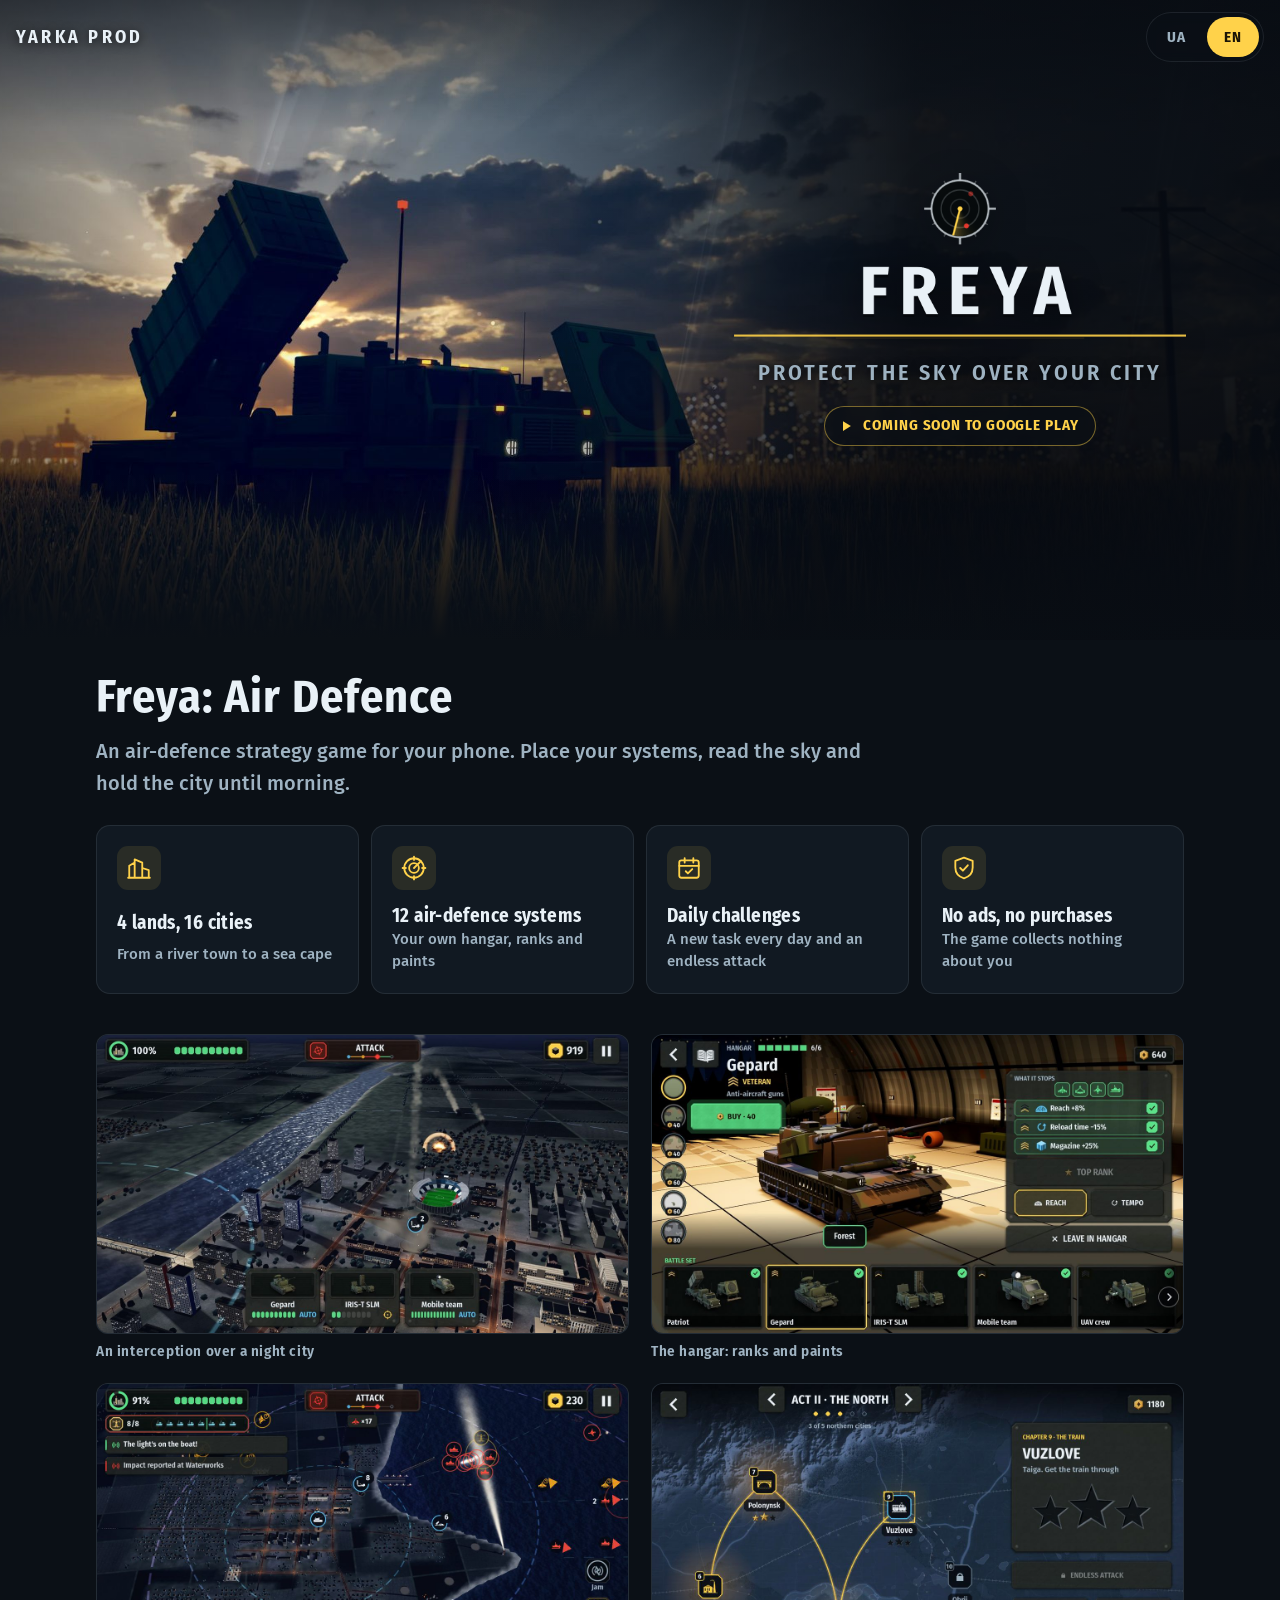
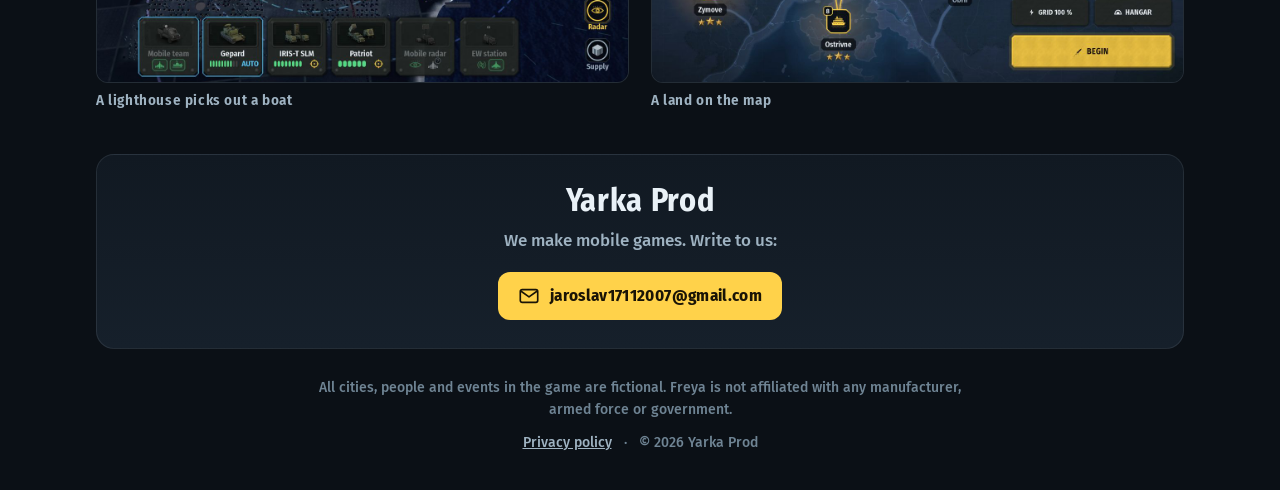
==== index.html @ 25416fdd "The Yarka Prod website: Freya and its privacy policy One page in Ukrainian and English (the browser'" ====
<!doctype html>
<html lang="uk" data-lang="uk">
<head>
<meta charset="utf-8">
<meta name="viewport" content="width=device-width, initial-scale=1">
<title>Yarka Prod — Freya: Air Defence</title>
<meta name="description" content="Yarka Prod makes mobile games. Freya: Air Defence is an air-defence strategy game for Android: place your systems, read the sky and hold the city until morning.">
<meta name="theme-color" content="#0b1016">
<link rel="icon" href="img/icon-32.png" sizes="32x32" type="image/png">
<link rel="icon" href="img/icon-192.png" sizes="192x192" type="image/png">
<link rel="apple-touch-icon" href="img/icon-180.png">
<meta property="og:type" content="website">
<meta property="og:site_name" content="Yarka Prod">
<meta property="og:title" content="Freya: Air Defence">
<meta property="og:description" content="An air-defence strategy game for Android. Hold the city until morning.">
<meta property="og:image" content="https://yarka28.github.io/img/og.jpg">
<meta property="og:url" content="https://yarka28.github.io/">
<meta name="twitter:card" content="summary_large_image">
<link rel="preload" href="fonts/FiraSansCondensed-Bold.woff2" as="font" type="font/woff2" crossorigin>
<link rel="stylesheet" href="site.css">
<script>
(function () {
  var l = "";
  try { l = localStorage.getItem("lang") || ""; } catch (e) {}
  if (l !== "uk" && l !== "en") {
    var n = (navigator.language || "").toLowerCase();
    l = (n.indexOf("uk") === 0 || n.indexOf("ru") === 0) ? "uk" : "en";
  }
  document.documentElement.lang = l;
  document.documentElement.setAttribute("data-lang", l);
})();
</script>
</head>
<body>
<header class="top">
  <a class="brand" href="./">Yarka Prod</a>
  <div class="langs" role="group" aria-label="Мова / Language">
    <button type="button" data-set="uk" aria-label="Українська">UA</button>
    <button type="button" data-set="en" aria-label="English">EN</button>
  </div>
</header>

<section class="hero" aria-label="Freya: Air Defence">
  <picture>
    <source media="(max-width: 760px)" srcset="img/hero-960.jpg">
    <img class="hero-img" src="img/hero.jpg" width="1920" height="938" alt="">
  </picture>
  <div class="hero-shade"></div>
  <div class="hero-copy">
    <img class="logo" src="img/logo.png" width="1360" height="536" alt="Freya">
    <p class="tagline"><span lang="uk">Захисти небо над своїм містом</span><span lang="en">Protect the sky over your city</span></p>
    <p class="soon">
      <svg viewBox="0 0 24 24" aria-hidden="true"><path d="M8 5.5v13l10.5-6.5z"/></svg>
      <span lang="uk">Незабаром у Google Play</span><span lang="en">Coming soon to Google Play</span>
    </p>
  </div>
</section>

<main>
  <section class="game">
    <h1>Freya: Air Defence</h1>
    <p class="lead">
      <span lang="uk">Стратегія про протиповітряну оборону для телефона. Став системи ППО, читай небо й тримай місто до ранку.</span>
      <span lang="en">An air-defence strategy game for your phone. Place your systems, read the sky and hold the city until morning.</span>
    </p>
    <ul class="facts">
      <li>
        <svg viewBox="0 0 24 24" aria-hidden="true"><path d="M3 21V10l5-3v14M8 21V4l7 3v14M15 21v-9l6 2v7M2 21h20"/></svg>
        <b><span lang="uk">4 краї, 16 міст</span><span lang="en">4 lands, 16 cities</span></b>
        <span lang="uk">Від річкового міста до морського мису</span><span lang="en">From a river town to a sea cape</span>
      </li>
      <li>
        <svg viewBox="0 0 24 24" aria-hidden="true"><circle cx="12" cy="12" r="9"/><circle cx="12" cy="12" r="4.5"/><path d="M12 12l6.4-6.4M12 1.5v3M12 19.5v3M1.5 12h3M19.5 12h3"/></svg>
        <b><span lang="uk">12 систем ППО</span><span lang="en">12 air-defence systems</span></b>
        <span lang="uk">Свій ангар, ранги й фарбування</span><span lang="en">Your own hangar, ranks and paints</span>
      </li>
      <li>
        <svg viewBox="0 0 24 24" aria-hidden="true"><rect x="3" y="5" width="18" height="16" rx="2"/><path d="M3 10h18M8 3v4M16 3v4M9 15l2 2 4-4"/></svg>
        <b><span lang="uk">Щоденні випробування</span><span lang="en">Daily challenges</span></b>
        <span lang="uk">Нове завдання щодня й нескінченна атака</span><span lang="en">A new task every day and an endless attack</span>
      </li>
      <li>
        <svg viewBox="0 0 24 24" aria-hidden="true"><path d="M12 2.5l8 3v6c0 5-3.4 8.6-8 10-4.6-1.4-8-5-8-10v-6z"/><path d="M8.5 12l2.5 2.5 4.5-5"/></svg>
        <b><span lang="uk">Без реклами й покупок</span><span lang="en">No ads, no purchases</span></b>
        <span lang="uk">Гра нічого не збирає про гравця</span><span lang="en">The game collects nothing about you</span>
      </li>
    </ul>
  </section>

  <section class="shots" aria-label="Screenshots">
    <div class="gallery" lang="uk">
      <figure><a href="img/uk-01.jpg"><img src="img/uk-01.jpg" width="1280" height="720" loading="lazy" alt="Ракета-перехоплювач зустрічає ціль спалахом над нічним містом"></a><figcaption>Перехоплення над нічним містом</figcaption></figure>
      <figure><a href="img/uk-02.jpg"><img src="img/uk-02.jpg" width="1280" height="720" loading="lazy" alt="Ангар: зенітна установка в лісовому фарбуванні, її ранг і покращення"></a><figcaption>Ангар: ранги й фарбування</figcaption></figure>
      <figure><a href="img/uk-03.jpg"><img src="img/uk-03.jpg" width="1280" height="720" loading="lazy" alt="Промінь маяка над нічним морем висвітлює катер для гармат"></a><figcaption>Маяк висвітлює катер</figcaption></figure>
      <figure><a href="img/uk-04.jpg"><img src="img/uk-04.jpg" width="1280" height="720" loading="lazy" alt="Карта краю: утримані міста із зірками"></a><figcaption>Карта краю</figcaption></figure>
    </div>
    <div class="gallery" lang="en">
      <figure><a href="img/en-01.jpg"><img src="img/en-01.jpg" width="1280" height="720" loading="lazy" alt="An interceptor meets its target in a flash over a night city"></a><figcaption>An interception over a night city</figcaption></figure>
      <figure><a href="img/en-02.jpg"><img src="img/en-02.jpg" width="1280" height="720" loading="lazy" alt="The hangar: an anti-aircraft gun in forest paint, its rank and upgrades"></a><figcaption>The hangar: ranks and paints</figcaption></figure>
      <figure><a href="img/en-03.jpg"><img src="img/en-03.jpg" width="1280" height="720" loading="lazy" alt="A lighthouse beam over the night sea picks out a boat for the guns"></a><figcaption>A lighthouse picks out a boat</figcaption></figure>
      <figure><a href="img/en-04.jpg"><img src="img/en-04.jpg" width="1280" height="720" loading="lazy" alt="A land on the map: the cities held, with their stars"></a><figcaption>A land on the map</figcaption></figure>
    </div>
  </section>

  <section class="studio">
    <h2>Yarka Prod</h2>
    <p><span lang="uk">Робимо мобільні ігри. Пишіть нам:</span><span lang="en">We make mobile games. Write to us:</span></p>
    <a class="mail" href="mailto:jaroslav17112007@gmail.com">
      <svg viewBox="0 0 24 24" aria-hidden="true"><rect x="2.5" y="5" width="19" height="14" rx="2"/><path d="M3 6.5l9 6.5 9-6.5"/></svg>
      jaroslav17112007@gmail.com
    </a>
  </section>
</main>

<footer>
  <p class="note">
    <span lang="uk">Міста, люди й події в грі вигадані. Freya не пов’язана з жодним виробником, армією чи урядом.</span>
    <span lang="en">All cities, people and events in the game are fictional. Freya is not affiliated with any manufacturer, armed force or government.</span>
  </p>
  <p class="links">
    <a href="freya/privacy/"><span lang="uk">Політика конфіденційності</span><span lang="en">Privacy policy</span></a>
    <span class="dot" aria-hidden="true">·</span>
    <span>© 2026 Yarka Prod</span>
  </p>
</footer>

<script>
(function () {
  var html = document.documentElement;
  function mark() {
    var cur = html.getAttribute("data-lang");
    var bs = document.querySelectorAll(".langs button");
    for (var i = 0; i < bs.length; i++) bs[i].setAttribute("aria-pressed", bs[i].getAttribute("data-set") === cur ? "true" : "false");
  }
  var bs = document.querySelectorAll(".langs button");
  for (var i = 0; i < bs.length; i++) {
    bs[i].addEventListener("click", function () {
      var l = this.getAttribute("data-set");
      html.lang = l;
      html.setAttribute("data-lang", l);
      try { localStorage.setItem("lang", l); } catch (e) {}
      mark();
    });
  }
  mark();
})();
</script>
</body>
</html>
---- site.css ----
/* Yarka Prod — the developer's site (D-126). The game's palette and faces: night blue, light ink, warm gold; Fira Sans (OFL). */
@font-face { font-family: "Fira Sans Condensed"; src: url("fonts/FiraSansCondensed-Bold.woff2") format("woff2"); font-weight: 700; font-style: normal; font-display: swap; }
@font-face { font-family: "Fira Sans Condensed"; src: url("fonts/FiraSansCondensed-SemiBold.woff2") format("woff2"); font-weight: 600; font-style: normal; font-display: swap; }
@font-face { font-family: "Fira Sans"; src: url("fonts/FiraSans-Medium.woff2") format("woff2"); font-weight: 500; font-style: normal; font-display: swap; }

:root {
  color-scheme: dark;
  --bg: #0b1016;
  --panel: #111922;
  --panel-2: #16202b;
  --line: rgba(233, 241, 247, 0.09);
  --ink: #e9f1f7;
  --dim: #9fb3c2;
  --faint: #6f8494;
  --gold: #ffd24a;
  --gold-ink: #1a1406;
  --head: "Fira Sans Condensed", "Arial Narrow", system-ui, sans-serif;
  --text: "Fira Sans", system-ui, -apple-system, "Segoe UI", Roboto, sans-serif;
  --gutter: 16px;
  --max: 1120px;
}

/* one language at a time: the page holds both, the switch (or the browser's language) picks */
html[data-lang="uk"] [lang="en"], html[data-lang="en"] [lang="uk"] { display: none !important; }

* { box-sizing: border-box; }
html { -webkit-text-size-adjust: 100%; }
body { margin: 0; background: var(--bg); color: var(--ink); font: 500 17px/1.6 var(--text); overflow-x: hidden; }
img { max-width: 100%; height: auto; display: block; }
a { color: var(--gold); }
:focus-visible { outline: 2px solid var(--gold); outline-offset: 3px; border-radius: 6px; }

/* the bar over the picture */
.top { position: absolute; z-index: 3; inset: 0 0 auto 0; display: flex; align-items: center; justify-content: space-between; gap: 12px; padding: 12px var(--gutter); }
.brand { font: 700 18px/1 var(--head); letter-spacing: .18em; text-transform: uppercase; color: var(--ink); text-decoration: none; text-shadow: 0 1px 10px rgba(0, 0, 0, .7); }
.langs { display: flex; gap: 4px; padding: 4px; background: rgba(11, 16, 22, .6); border: 1px solid var(--line); border-radius: 999px; -webkit-backdrop-filter: blur(6px); backdrop-filter: blur(6px); }
.langs button { min-width: 52px; min-height: 40px; padding: 0 12px; border: 0; border-radius: 999px; background: transparent; color: var(--dim); font: 700 15px/1 var(--head); letter-spacing: .08em; cursor: pointer; }
.langs button[aria-pressed="true"] { background: var(--gold); color: var(--gold-ink); }

/* the title picture: the battery at dusk, the city beyond */
.hero { position: relative; min-height: 86vh; min-height: 86svh; display: flex; overflow: hidden; isolation: isolate; }
.hero picture, .hero-img { position: absolute; inset: 0; width: 100%; height: 100%; }
.hero-img { object-fit: cover; object-position: 8% 64%; z-index: -2; }
.hero-shade { position: absolute; inset: 0; z-index: -1;
  background: linear-gradient(180deg, rgba(8, 12, 18, .9) 0%, rgba(8, 12, 18, .6) 32%, rgba(8, 12, 18, 0) 55%, rgba(11, 16, 22, 0) 76%, var(--bg) 100%); }
.hero-copy { margin: 0 auto; padding: 84px var(--gutter) 0; width: min(100%, 460px); text-align: center; }
.logo { width: min(78vw, 360px); margin: 0 auto; filter: drop-shadow(0 6px 18px rgba(0, 0, 0, .45)); }
.tagline { margin: 12px 0 0; font: 600 clamp(16px, 4.4vw, 22px)/1.3 var(--head); letter-spacing: .14em; text-transform: uppercase; color: var(--dim); text-shadow: 0 1px 8px rgba(0, 0, 0, .6); }
.soon { display: inline-flex; align-items: center; gap: 8px; margin: 18px 0 0; padding: 10px 16px 10px 12px; border: 1px solid rgba(255, 210, 74, .45); border-radius: 999px; background: rgba(11, 16, 22, .62); font: 700 15px/1 var(--head); letter-spacing: .06em; text-transform: uppercase; color: var(--gold); -webkit-backdrop-filter: blur(6px); backdrop-filter: blur(6px); }
.soon svg { width: 18px; height: 18px; fill: var(--gold); flex: none; }

@media (min-width: 900px) {
  .hero { min-height: clamp(520px, 50vw, 780px); align-items: center; }
  .hero-img { object-position: 30% 55%; }
  .hero-shade { background:
    linear-gradient(90deg, rgba(8, 12, 18, 0) 36%, rgba(8, 12, 18, .5) 62%, rgba(8, 12, 18, .8) 100%),
    linear-gradient(180deg, rgba(8, 12, 18, .5) 0%, rgba(8, 12, 18, 0) 20%, rgba(11, 16, 22, 0) 74%, var(--bg) 100%); }
  .hero-copy { margin: 0 6vw 3vw auto; padding: 0; width: min(38vw, 520px); }
  .logo { width: 100%; }
}

/* the game */
main { max-width: var(--max); margin: 0 auto; padding: 0 var(--gutter); }
.game { padding: 32px 0 8px; }
h1, h2 { margin: 0; font-family: var(--head); font-weight: 700; letter-spacing: .02em; line-height: 1.1; }
h1 { font-size: clamp(30px, 6vw, 46px); }
h2 { font-size: clamp(24px, 4.4vw, 32px); }
.lead { margin: 12px 0 0; max-width: 40em; font-size: clamp(17px, 2.2vw, 20px); color: var(--dim); }
.facts { list-style: none; margin: 26px 0 0; padding: 0; display: grid; gap: 12px; grid-template-columns: 1fr; }
.facts li { display: grid; grid-template-columns: 44px 1fr; column-gap: 14px; row-gap: 2px; align-items: start; padding: 16px; background: var(--panel); border: 1px solid var(--line); border-radius: 14px; }
.facts svg { grid-row: span 2; width: 44px; height: 44px; padding: 9px; border-radius: 11px; background: rgba(255, 210, 74, .1); fill: none; stroke: var(--gold); stroke-width: 1.7; stroke-linecap: round; stroke-linejoin: round; }
.facts b { font: 700 19px/1.25 var(--head); letter-spacing: .02em; }
.facts li > span { color: var(--dim); font-size: 15px; line-height: 1.45; }
@media (min-width: 640px) { .facts { grid-template-columns: 1fr 1fr; } }
@media (min-width: 1000px) {
  .facts { grid-template-columns: repeat(4, 1fr); }
  .facts li { grid-template-columns: 1fr; padding: 20px; }
  .facts svg { grid-row: auto; margin-bottom: 12px; }
}

/* the screenshots: a strip to swipe on a phone, a grid on a wide screen */
.shots { padding: 32px 0 8px; }
.gallery { display: grid; grid-auto-flow: column; grid-auto-columns: 86%; gap: 12px; overflow-x: auto; scroll-snap-type: x mandatory; margin: 0 calc(var(--gutter) * -1); padding: 0 var(--gutter) 8px; scrollbar-width: thin; }
.gallery figure { margin: 0; scroll-snap-align: center; }
.gallery a { display: block; border-radius: 12px; }
.gallery img { width: 100%; aspect-ratio: 16 / 9; object-fit: cover; border-radius: 12px; border: 1px solid var(--line); background: var(--panel); }
.gallery figcaption { margin-top: 8px; font: 600 15px/1.3 var(--head); letter-spacing: .04em; color: var(--dim); }
@media (min-width: 760px) {
  .gallery { grid-auto-flow: row; grid-template-columns: 1fr 1fr; grid-auto-columns: auto; overflow: visible; margin: 0; padding: 0; gap: 22px; }
}

/* the studio */
.studio { margin: 36px 0 0; padding: 28px 20px; text-align: center; background: linear-gradient(180deg, var(--panel), var(--panel-2)); border: 1px solid var(--line); border-radius: 18px; }
.studio p { margin: 8px 0 18px; color: var(--dim); }
.mail { display: inline-flex; align-items: center; gap: 10px; max-width: 100%; min-height: 48px; padding: 12px 20px; border-radius: 12px; background: var(--gold); color: var(--gold-ink); font: 700 17px/1.2 var(--head); letter-spacing: .02em; text-decoration: none; overflow-wrap: anywhere; }
.mail svg { width: 22px; height: 22px; fill: none; stroke: currentColor; stroke-width: 1.8; stroke-linejoin: round; flex: none; }

footer { max-width: var(--max); margin: 0 auto; padding: 28px var(--gutter) 36px; color: var(--faint); font-size: 14px; text-align: center; }
footer .note { margin: 0 auto 10px; max-width: 46em; }
footer .links { margin: 0; }
footer a { color: var(--dim); }
footer .dot { margin: 0 8px; }

/* the page that is not there */
.lost main { min-height: 100vh; min-height: 100svh; display: flex; flex-direction: column; align-items: center; justify-content: center; gap: 6px; text-align: center; color: var(--dim); }
.lost .logo { width: min(70vw, 320px); margin-bottom: 10px; }
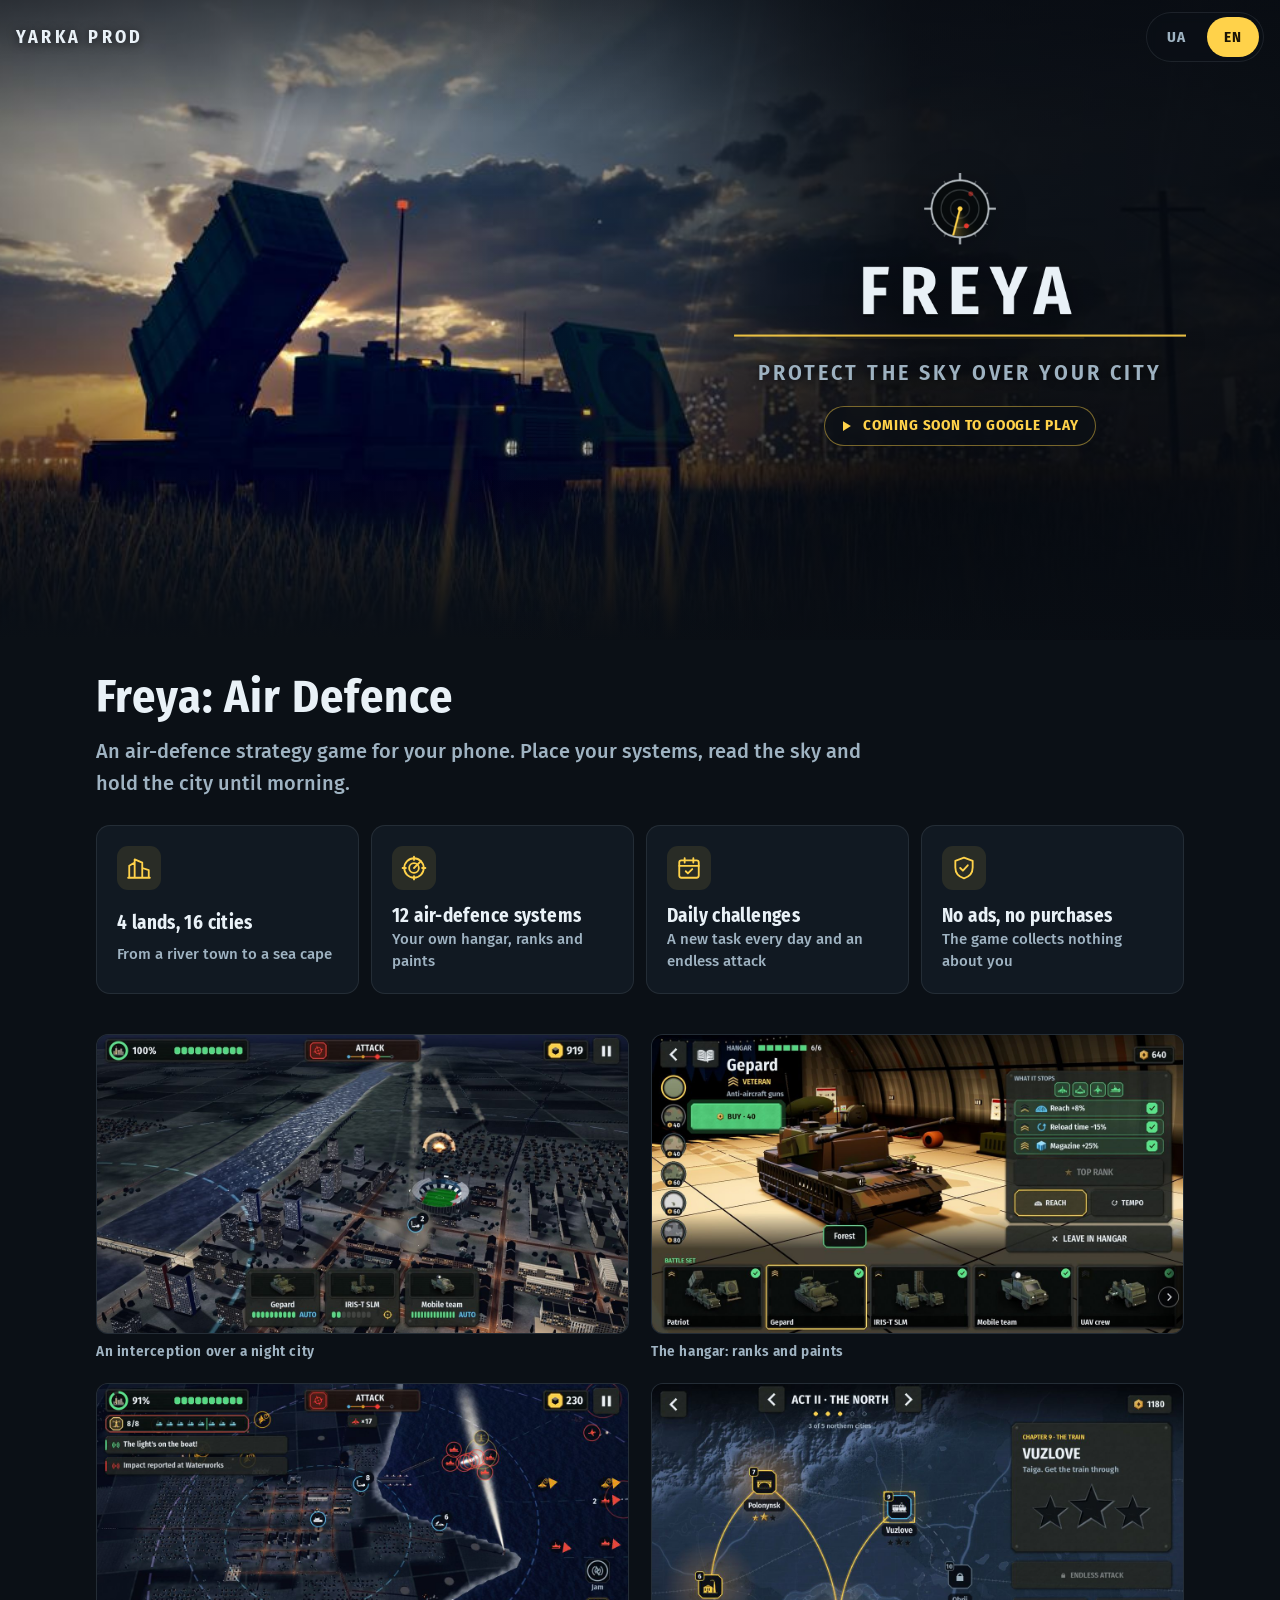
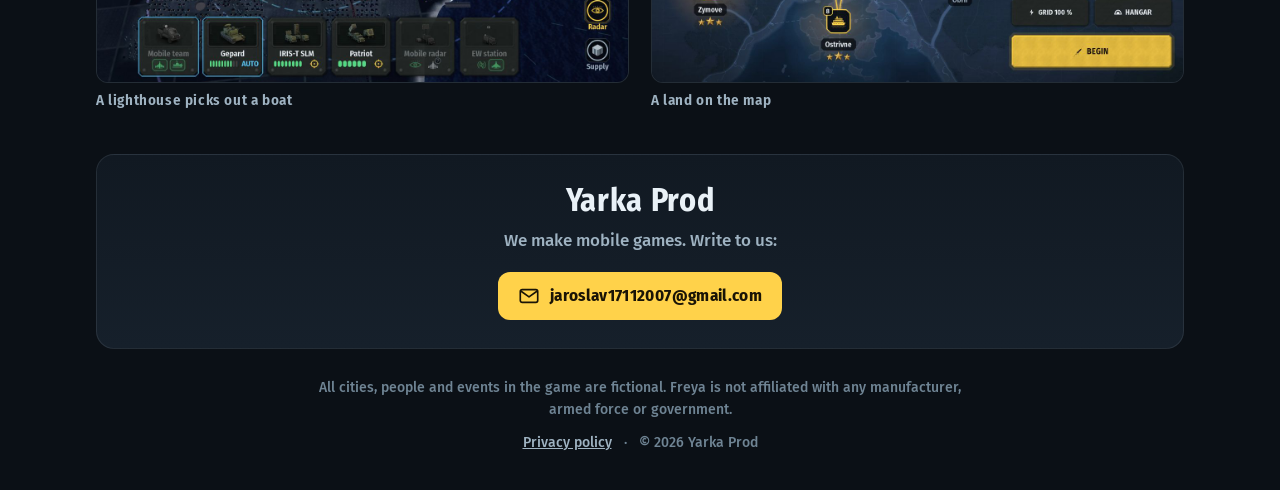
==== commit e24f5540: "Google Search Console verification tag (the owner's site, for Play Console) Co-Authored-By: Claude O" ====
--- a/index.html
+++ b/index.html
@@ -3,6 +3,7 @@
 <head>
 <meta charset="utf-8">
 <meta name="viewport" content="width=device-width, initial-scale=1">
+<meta name="google-site-verification" content="ufAsKGgfCpYmXKeG9AuI5mwHxR5uRIxmyLTPNnqNQaQ" />
 <title>Yarka Prod — Freya: Air Defence</title>
 <meta name="description" content="Yarka Prod makes mobile games. Freya: Air Defence is an air-defence strategy game for Android: place your systems, read the sky and hold the city until morning.">
 <meta name="theme-color" content="#0b1016">
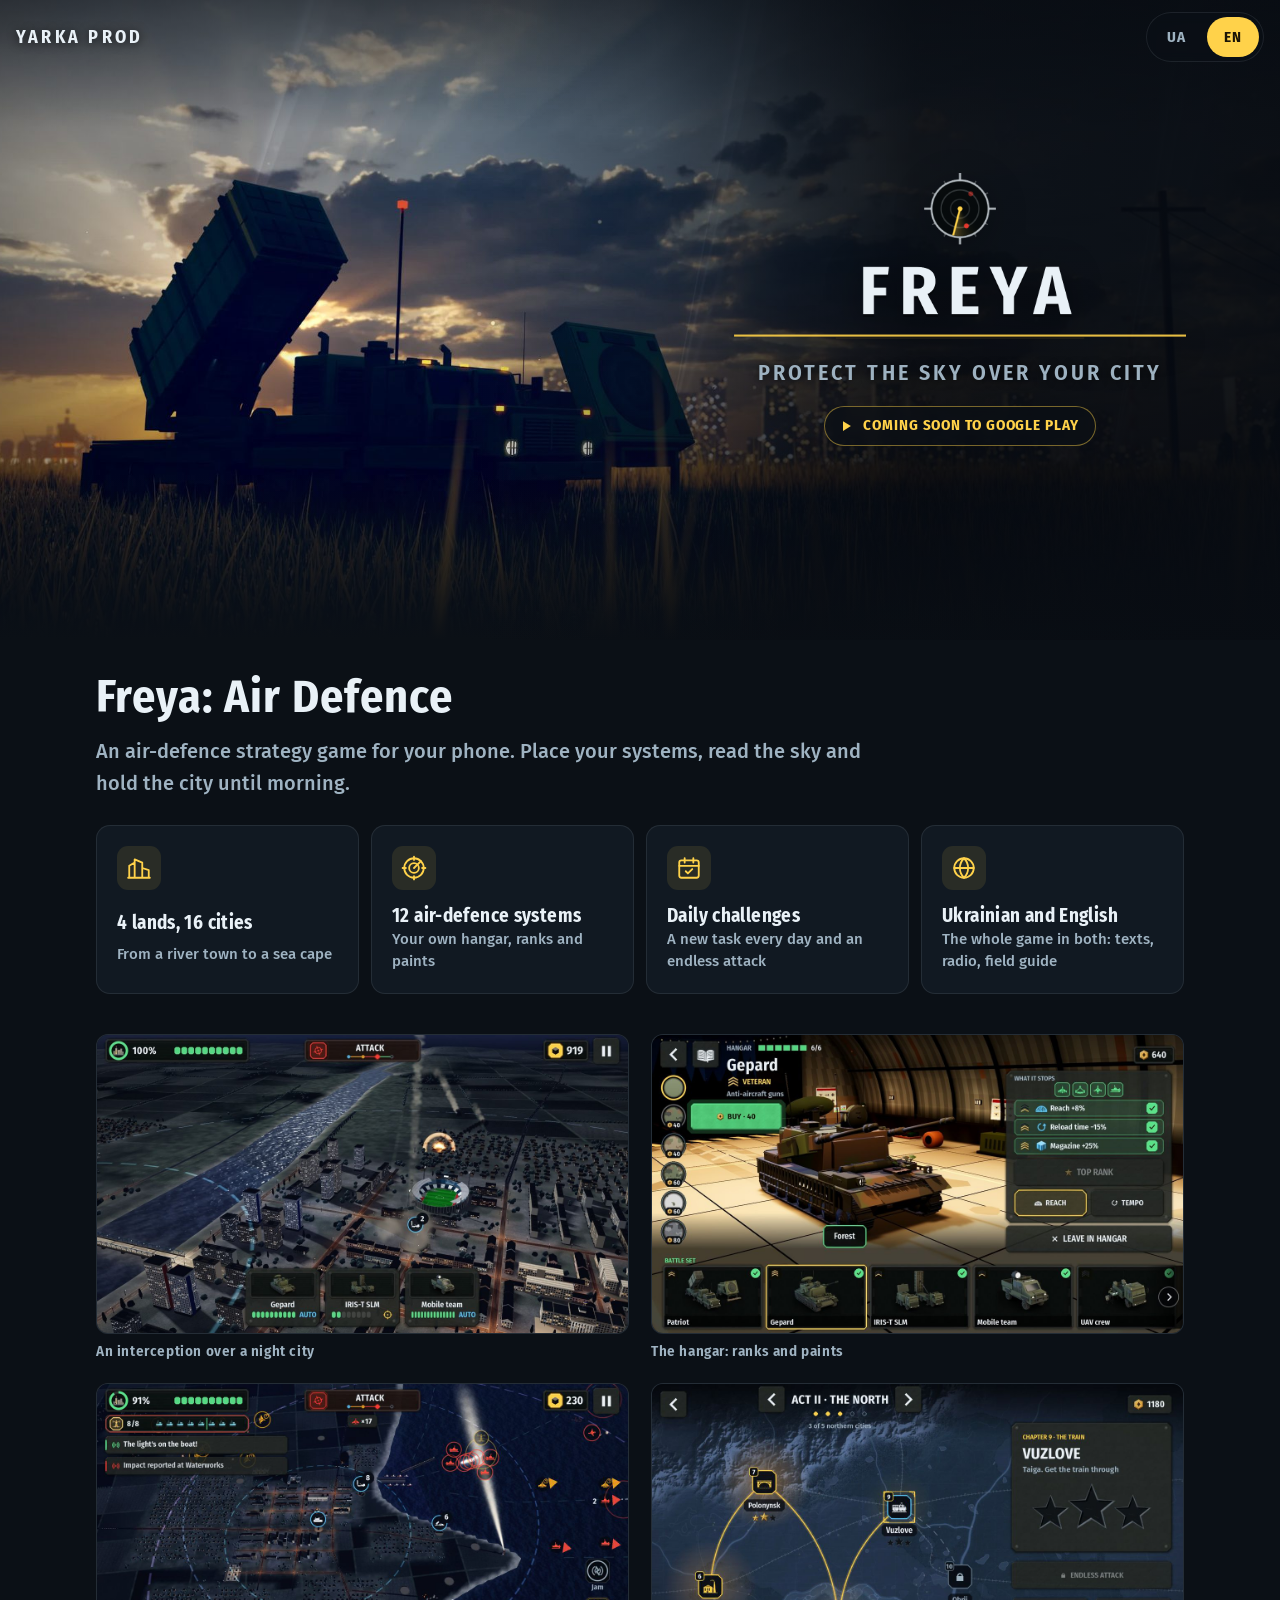
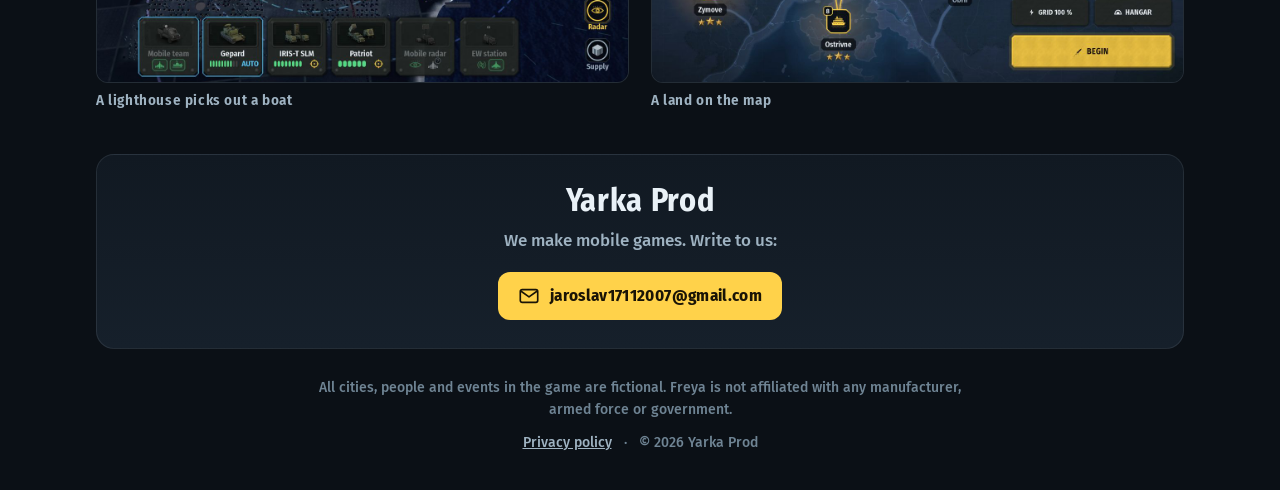
==== commit 61c3d43c: "The fourth fact: the game's two languages, not a promise of no ads Co-Authored-By: Claude Opus 5.5 <" ====
--- a/index.html
+++ b/index.html
@@ -81,9 +81,9 @@
         <span lang="uk">Нове завдання щодня й нескінченна атака</span><span lang="en">A new task every day and an endless attack</span>
       </li>
       <li>
-        <svg viewBox="0 0 24 24" aria-hidden="true"><path d="M12 2.5l8 3v6c0 5-3.4 8.6-8 10-4.6-1.4-8-5-8-10v-6z"/><path d="M8.5 12l2.5 2.5 4.5-5"/></svg>
-        <b><span lang="uk">Без реклами й покупок</span><span lang="en">No ads, no purchases</span></b>
-        <span lang="uk">Гра нічого не збирає про гравця</span><span lang="en">The game collects nothing about you</span>
+        <svg viewBox="0 0 24 24" aria-hidden="true"><circle cx="12" cy="12" r="9"/><path d="M3 12h18M12 3c2.6 2.6 3.8 5.6 3.8 9s-1.2 6.4-3.8 9M12 3c-2.6 2.6-3.8 5.6-3.8 9s1.2 6.4 3.8 9"/></svg>
+        <b><span lang="uk">Українська й англійська</span><span lang="en">Ukrainian and English</span></b>
+        <span lang="uk">Уся гра двома мовами: тексти, рація, довідник</span><span lang="en">The whole game in both: texts, radio, field guide</span>
       </li>
     </ul>
   </section>
